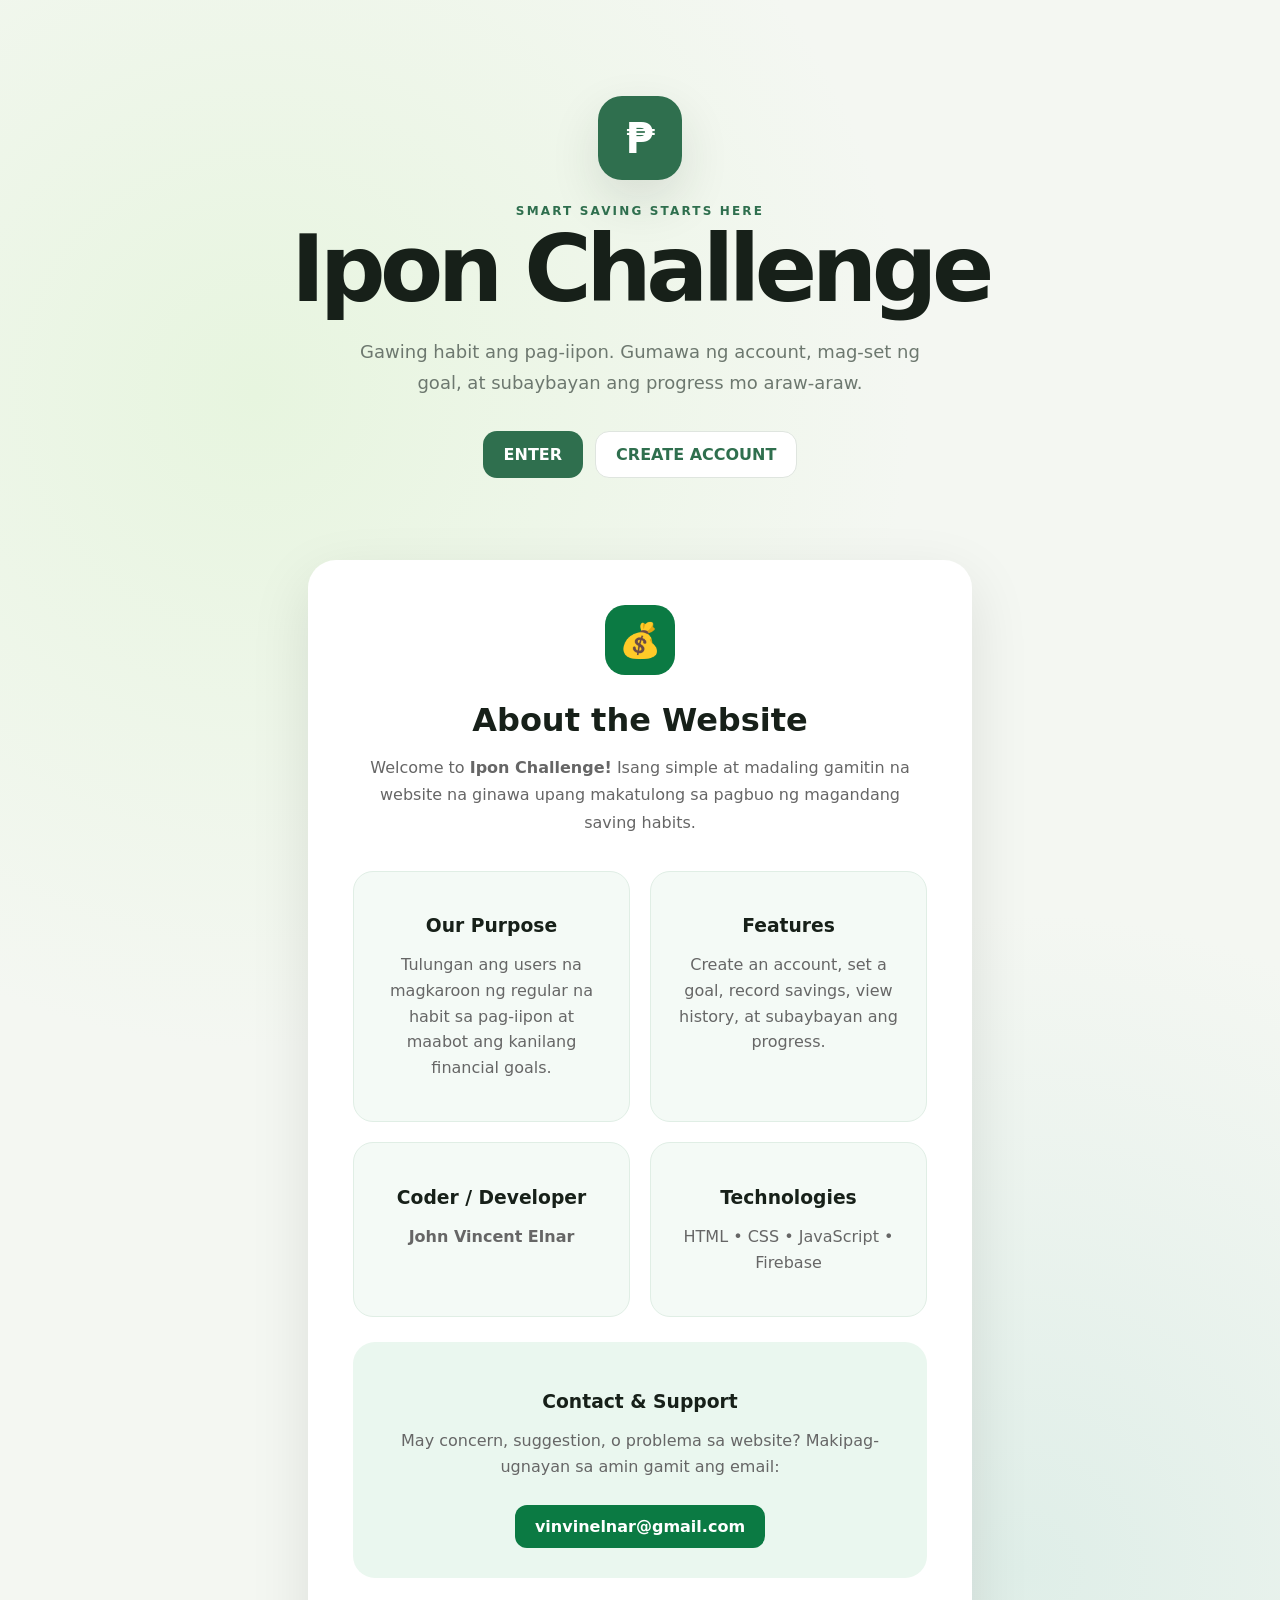
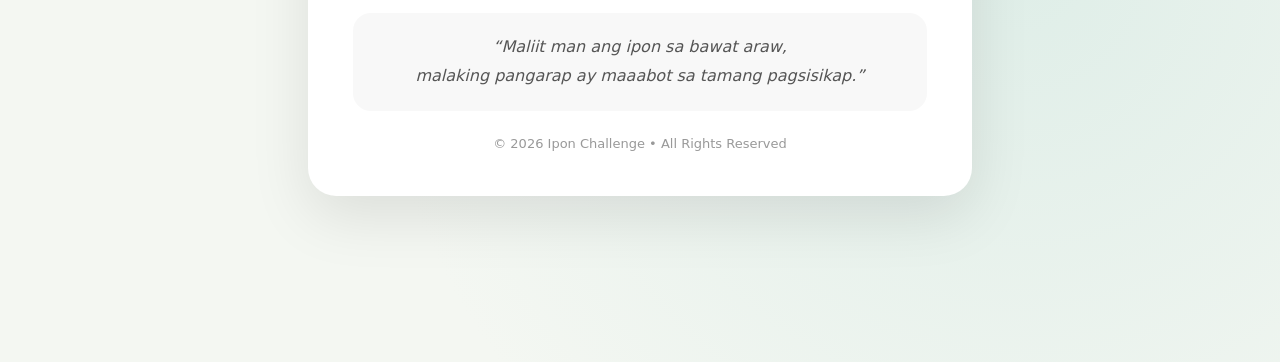
==== index.html @ 37d12704 "Add files via upload" ====
<!DOCTYPE html>
<html lang="tl">
<head>
  <meta charset="UTF-8" />
  <meta name="viewport" content="width=device-width, initial-scale=1.0" />
  <title>Ipon Challenge</title>
  <link rel="stylesheet" href="style.css" />
</head>
<body class="landing">
  <main class="hero">
    <div class="brand-badge">₱</div>
    <p class="eyebrow">SMART SAVING STARTS HERE</p>
    <h1>Ipon Challenge</h1>
    <p class="hero-text">
      Gawing habit ang pag-iipon. Gumawa ng account, mag-set ng goal,
      at subaybayan ang progress mo araw-araw.
    </p>
    <div class="hero-actions">
      <a class="btn primary" href="login.html">ENTER</a>
      <a class="btn secondary" href="signup.html">CREATE ACCOUNT</a>
      <section class="about-section">
    <div class="about-card">

        <div class="about-icon">💰</div>

        <h2>About the Website</h2>

        <p class="about-intro">
            Welcome to <strong>Ipon Challenge!</strong>  
            Isang simple at madaling gamitin na website na ginawa
            upang makatulong sa pagbuo ng magandang saving habits.
        </p>

        <div class="about-grid">

            <div class="about-box">
                <div class="box-icon"></div>
                <h3>Our Purpose</h3>
                <p>
                    Tulungan ang users na magkaroon ng regular na
                    habit sa pag-iipon at maabot ang kanilang financial goals.
                </p>
            </div>

            <div class="about-box">
                <div class="box-icon"></div>
                <h3>Features</h3>
                <p>
                    Create an account, set a goal, record savings,
                    view history, at subaybayan ang progress.
                </p>
            </div>

            <div class="about-box">
                <div class="box-icon"></div>
                <h3>Coder / Developer</h3>
                <p>
                    <strong>John Vincent Elnar</strong>
                </p>
            </div>

            <div class="about-box">
                <div class="box-icon"></div>
                <h3>Technologies</h3>
                <p>
                    HTML • CSS • JavaScript • Firebase
                </p>
            </div>

        </div>

        <div class="contact-box">
            <div class="box-icon"></div>

            <h3>Contact & Support</h3>

            <p>
                May concern, suggestion, o problema sa website?
                Makipag-ugnayan sa amin gamit ang email:
            </p>

            <a href="mailto:vinvinelnar@gmail.com" class="email-link">
                vinvinelnar@gmail.com
            </a>
        </div>

        <div class="about-quote">
            “Maliit man ang ipon sa bawat araw,<br>
            malaking pangarap ay maaabot sa tamang pagsisikap.”
        </div>

        <div class="copyright">
            © 2026 Ipon Challenge • All Rights Reserved
        </div>

    </div>
</section>
    </div>
  </main>


</body>
</html>
---- style.css ----
* {
  box-sizing: border-box;
}

:root {
  --bg: #f4f7f2;
  --card: #ffffff;
  --text: #172019;
  --muted: #6d786f;
  --green: #2f6f4e;
  --green-dark: #24583e;
  --green-soft: #dcebdd;
  --border: #dfe5df;
  --danger: #a34343;
  --shadow: 0 20px 50px rgba(31, 50, 37, 0.12);
}

html {
  scroll-behavior: smooth;
}

body {
  margin: 0;
  min-height: 100vh;
  font-family: Inter, ui-sans-serif, system-ui, -apple-system, BlinkMacSystemFont, "Segoe UI", sans-serif;
  background: var(--bg);
  color: var(--text);
}

a {
  color: inherit;
}

.landing {
  display: grid;
  place-items: center;
  padding: 24px;
  background:
    radial-gradient(circle at 20% 20%, #e7f5df 0, transparent 35%),
    radial-gradient(circle at 80% 80%, #dfeee8 0, transparent 35%),
    var(--bg);
}

.hero {
  width: min(760px, 100%);
  text-align: center;
  padding: 72px 28px;
}

.brand-badge {
  width: 84px;
  height: 84px;
  margin: 0 auto 24px;
  border-radius: 24px;
  display: grid;
  place-items: center;
  background: var(--green);
  color: #fff;
  font-weight: 900;
  font-size: 42px;
  box-shadow: var(--shadow);
}

.brand-badge.small {
  width: 58px;
  height: 58px;
  border-radius: 18px;
  margin-bottom: 18px;
  font-size: 28px;
}

.eyebrow {
  margin: 0 0 8px;
  font-size: 12px;
  letter-spacing: .18em;
  font-weight: 800;
  color: var(--green);
}

.hero h1 {
  margin: 0;
  font-size: clamp(48px, 10vw, 92px);
  letter-spacing: -0.06em;
  line-height: .95;
}

.hero-text {
  max-width: 580px;
  margin: 24px auto 32px;
  font-size: 18px;
  line-height: 1.7;
  color: var(--muted);
}

.hero-actions {
  display: flex;
  gap: 12px;
  justify-content: center;
  flex-wrap: wrap;
}

.btn {
  appearance: none;
  border: 1px solid transparent;
  border-radius: 14px;
  padding: 13px 20px;
  font: inherit;
  font-weight: 800;
  text-decoration: none;
  cursor: pointer;
  transition: .2s ease;
}

.btn:hover {
  transform: translateY(-1px);
}

.btn.primary {
  background: var(--green);
  color: #fff;
}

.btn.primary:hover {
  background: var(--green-dark);
}

.btn.secondary {
  background: #fff;
  color: var(--green);
  border-color: var(--border);
}

.btn.danger {
  background: #fff;
  color: var(--danger);
  border-color: #e8cece;
}

.btn.full {
  width: 100%;
}

.small-btn {
  padding: 9px 13px;
  font-size: 12px;
}

.auth-page {
  display: grid;
  place-items: center;
  padding: 28px 16px;
}

.auth-card {
  position: relative;
  width: min(460px, 100%);
  background: var(--card);
  border: 1px solid var(--border);
  border-radius: 26px;
  padding: 42px;
  box-shadow: var(--shadow);
}

.auth-card h1,
.panel h2,
.welcome-row h1 {
  margin: 0 0 8px;
}

.back-link {
  position: absolute;
  top: 18px;
  left: 20px;
  text-decoration: none;
  color: var(--muted);
  font-size: 14px;
}

.muted {
  color: var(--muted);
}

.form-stack {
  display: grid;
  gap: 16px;
  margin-top: 28px;
}

.form-stack.compact {
  margin-top: 20px;
}

label {
  display: grid;
  gap: 8px;
  font-size: 14px;
  font-weight: 700;
}

input {
  width: 100%;
  border: 1px solid var(--border);
  border-radius: 13px;
  padding: 13px 14px;
  font: inherit;
  outline: none;
  background: #fbfcfb;
}

input:focus {
  border-color: var(--green);
  box-shadow: 0 0 0 3px rgba(47, 111, 78, .12);
}

.form-message {
  min-height: 20px;
  margin: 0;
  font-size: 13px;
}

.form-message.error {
  color: #aa3535;
}

.form-message.success {
  color: var(--green);
}

.auth-switch {
  margin: 24px 0 0;
  text-align: center;
  color: var(--muted);
  font-size: 14px;
}

.auth-switch a {
  color: var(--green);
  font-weight: 800;
}

.topbar {
  position: sticky;
  top: 0;
  z-index: 10;
  display: flex;
  justify-content: space-between;
  align-items: center;
  gap: 16px;
  padding: 16px max(20px, calc((100vw - 1100px) / 2));
  background: rgba(244, 247, 242, .88);
  backdrop-filter: blur(16px);
  border-bottom: 1px solid rgba(223, 229, 223, .8);
}

.logo {
  text-decoration: none;
  font-weight: 900;
}

.logo span {
  display: inline-grid;
  place-items: center;
  width: 32px;
  height: 32px;
  margin-right: 7px;
  border-radius: 10px;
  background: var(--green);
  color: white;
}

.topbar-actions {
  display: flex;
  align-items: center;
  gap: 12px;
}

.user-email {
  max-width: 240px;
  overflow: hidden;
  text-overflow: ellipsis;
  white-space: nowrap;
  color: var(--muted);
  font-size: 13px;
}

.dashboard {
  width: min(1100px, calc(100% - 32px));
  margin: 40px auto 70px;
}

.welcome-row {
  display: flex;
  justify-content: space-between;
  align-items: end;
  margin-bottom: 28px;
}

.welcome-row h1 {
  font-size: clamp(32px, 5vw, 48px);
  letter-spacing: -.04em;
}

.stats-grid {
  display: grid;
  grid-template-columns: repeat(3, 1fr);
  gap: 16px;
  margin-bottom: 16px;
}

.stat-card,
.panel {
  background: var(--card);
  border: 1px solid var(--border);
  border-radius: 22px;
  padding: 24px;
}

.stat-card.featured {
  background: var(--green);
  color: #fff;
  border-color: var(--green);
}

.stat-card p {
  margin: 0 0 12px;
  font-size: 13px;
  font-weight: 700;
  opacity: .75;
}

.stat-card h2 {
  margin: 0 0 6px;
  font-size: 30px;
}

.stat-card span {
  font-size: 13px;
  opacity: .7;
}

.panel {
  margin-bottom: 16px;
}

.panel-heading {
  display: flex;
  justify-content: space-between;
  align-items: center;
}

.progress-track {
  height: 14px;
  margin: 24px 0 10px;
  overflow: hidden;
  background: #edf1ed;
  border-radius: 999px;
}

.progress-bar {
  width: 0;
  height: 100%;
  background: var(--green);
  border-radius: inherit;
  transition: width .35s ease;
}

.two-col {
  display: grid;
  grid-template-columns: 1fr 1fr;
  gap: 16px;
}

.two-col .panel {
  margin-bottom: 0;
}

.history-list {
  display: grid;
  gap: 10px;
  margin-top: 20px;
}

.history-item {
  display: flex;
  align-items: center;
  justify-content: space-between;
  gap: 16px;
  padding: 14px 0;
  border-bottom: 1px solid var(--border);
}

.history-item:last-child {
  border-bottom: 0;
}

.history-item div {
  display: grid;
  gap: 4px;
}

.history-item span {
  font-size: 12px;
  color: var(--muted);
}

.history-item b {
  color: var(--green);
}

@media (max-width: 760px) {
  .stats-grid,
  .two-col {
    grid-template-columns: 1fr;
  }

  .auth-card {
    padding: 38px 22px 28px;
  }

  .topbar {
    align-items: flex-start;
  }

  .user-email {
    display: none;
  }

  .hero h1 {
    font-size: 56px;
  }
}


.admin-table-wrap {
  overflow-x: auto;
  margin-top: 18px;
}

.admin-table {
  width: 100%;
  border-collapse: collapse;
  min-width: 850px;
}

.admin-table th,
.admin-table td {
  padding: 14px 12px;
  border-bottom: 1px solid rgba(0,0,0,.08);
  text-align: left;
  font-size: 14px;
}

.admin-table th {
  font-weight: 800;
  white-space: nowrap;
}

.admin-table td {
  vertical-align: top;
}

/* =========================
   ABOUT WEBSITE
========================= */

.about-section {
    width: 100%;
    padding: 70px 20px;
    display: flex;
    justify-content: center;
}

.about-card {
    width: 100%;
    max-width: 900px;
    background: white;
    border-radius: 28px;
    padding: 45px;
    box-shadow: 0 20px 60px rgba(0, 0, 0, 0.10);
    text-align: center;
}

.about-icon {
    width: 70px;
    height: 70px;
    margin: 0 auto 18px;
    border-radius: 20px;
    background: #0b7a43;
    display: flex;
    align-items: center;
    justify-content: center;
    font-size: 34px;
}

.about-card h2 {
    margin-bottom: 15px;
    font-size: 32px;
}

.about-intro {
    max-width: 700px;
    margin: 0 auto 35px;
    line-height: 1.7;
    color: #666;
}

.about-grid {
    display: grid;
    grid-template-columns: repeat(2, 1fr);
    gap: 20px;
    margin-bottom: 25px;
}

.about-box {
    padding: 25px;
    border-radius: 20px;
    background: #f4faf6;
    border: 1px solid #e0eee5;
    transition: 0.3s ease;
}

.about-box:hover {
    transform: translateY(-5px);
    box-shadow: 0 10px 25px rgba(0, 0, 0, 0.08);
}

.box-icon {
    font-size: 30px;
    margin-bottom: 10px;
}

.about-box h3,
.contact-box h3 {
    margin-bottom: 10px;
}

.about-box p,
.contact-box p {
    color: #666;
    line-height: 1.6;
}

.contact-box {
    padding: 30px;
    margin-top: 10px;
    border-radius: 22px;
    background: #eaf7ef;
}

.email-link {
    display: inline-block;
    margin-top: 10px;
    padding: 12px 20px;
    border-radius: 12px;
    background: #0b7a43;
    color: white;
    text-decoration: none;
    font-weight: bold;
    transition: 0.3s ease;
}

.email-link:hover {
    transform: translateY(-2px);
    opacity: 0.9;
}

.about-quote {
    margin-top: 35px;
    padding: 20px;
    border-radius: 18px;
    background: #f8f8f8;
    font-style: italic;
    color: #555;
    line-height: 1.8;
}

.copyright {
    margin-top: 25px;
    font-size: 13px;
    color: #999;
}

/* Mobile */
@media (max-width: 650px) {

    .about-card {
        padding: 30px 20px;
    }

    .about-card h2 {
        font-size: 27px;
    }

    .about-grid {
        grid-template-columns: 1fr;
    }

    .about-section {
        padding: 45px 15px;
    }
}
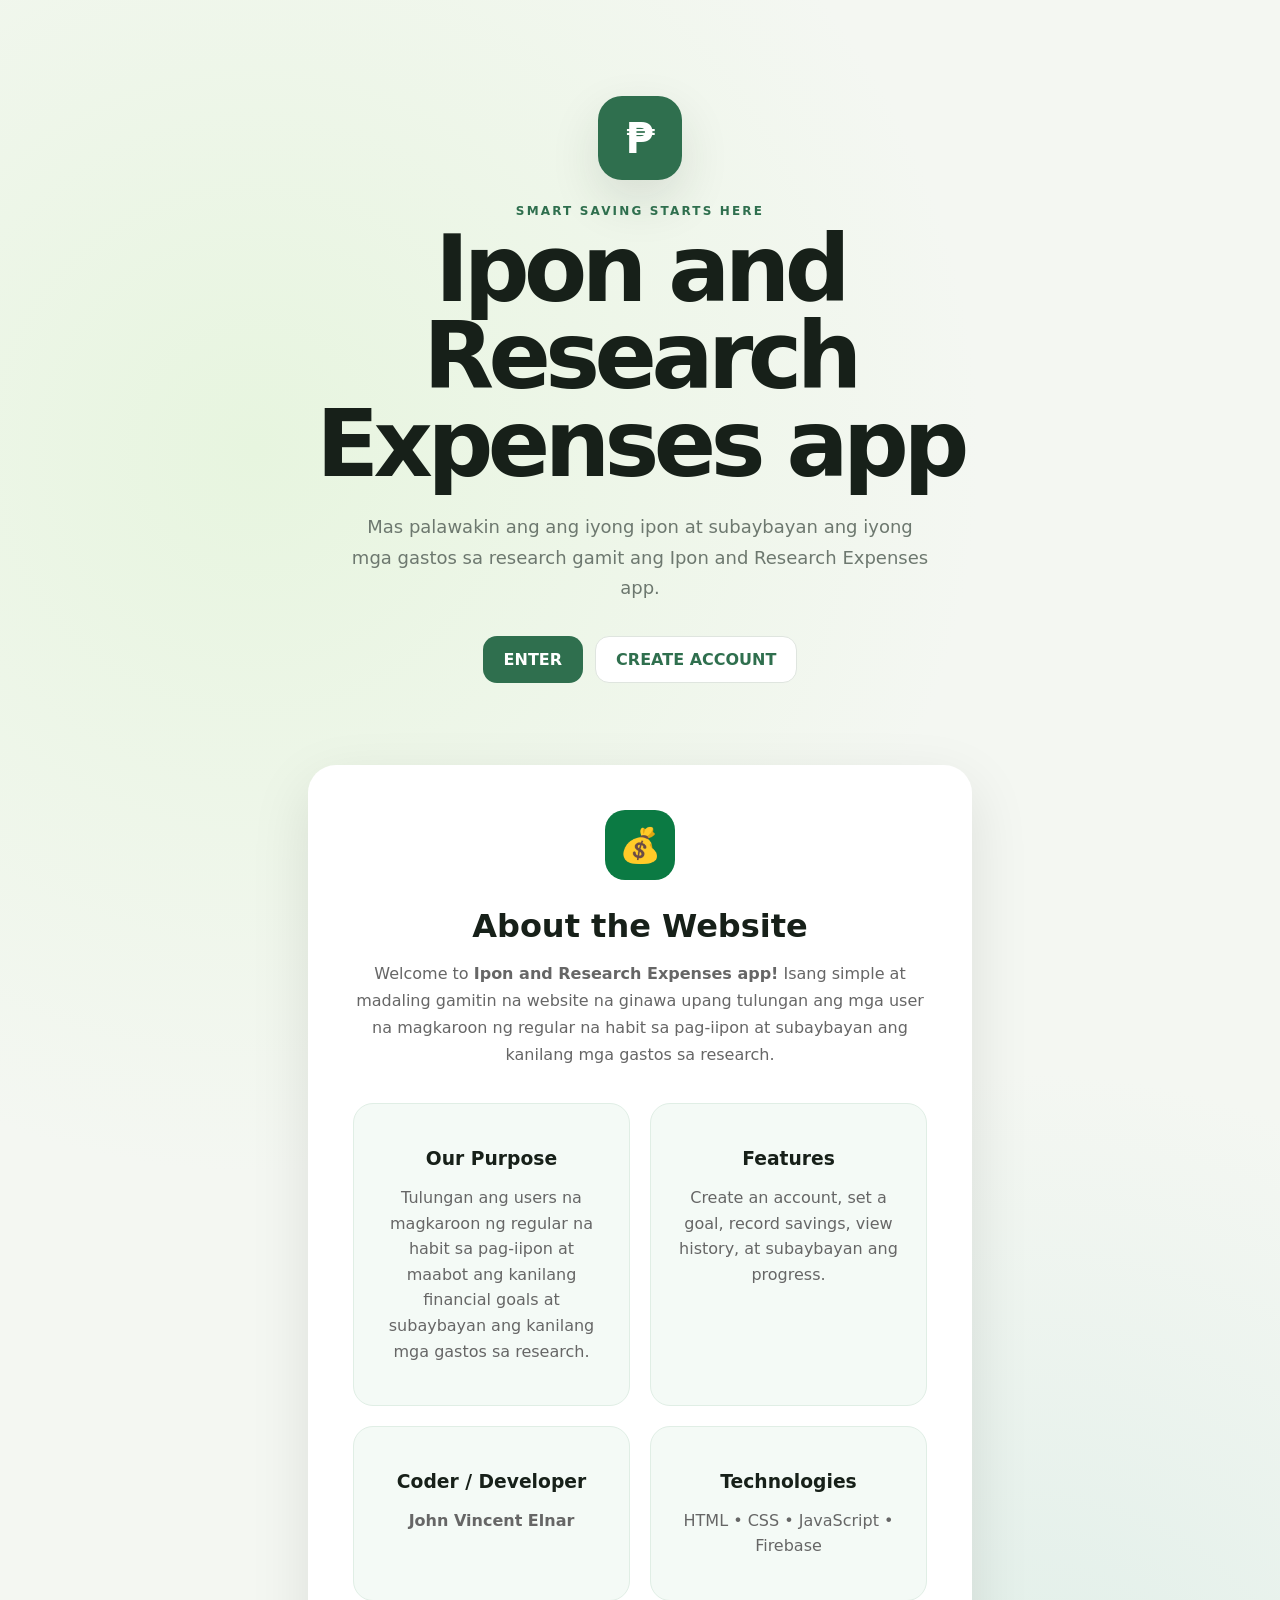
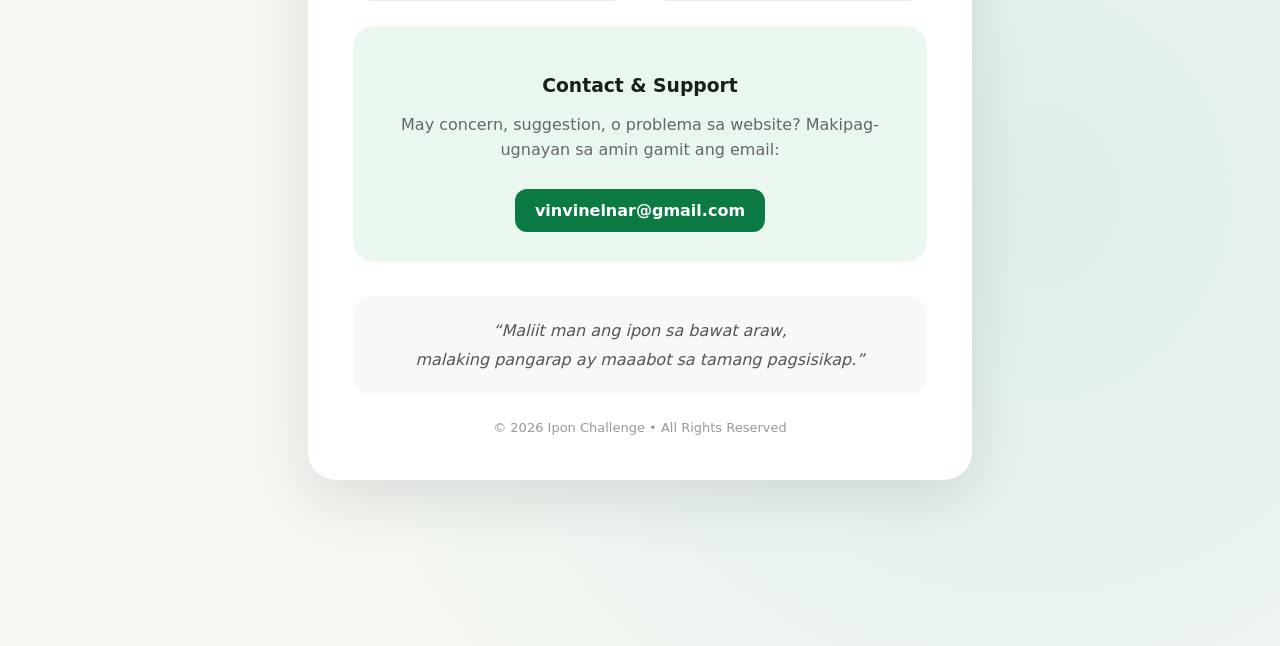
==== commit cacde3f2: "Add files via upload" ====
--- a/index.html
+++ b/index.html
@@ -3,17 +3,16 @@
 <head>
   <meta charset="UTF-8" />
   <meta name="viewport" content="width=device-width, initial-scale=1.0" />
-  <title>Ipon Challenge</title>
+  <title>Ipon and Research Expenses app</title>
   <link rel="stylesheet" href="style.css" />
 </head>
 <body class="landing">
   <main class="hero">
     <div class="brand-badge">₱</div>
     <p class="eyebrow">SMART SAVING STARTS HERE</p>
-    <h1>Ipon Challenge</h1>
+    <h1>Ipon and Research Expenses app</h1>
     <p class="hero-text">
-      Gawing habit ang pag-iipon. Gumawa ng account, mag-set ng goal,
-      at subaybayan ang progress mo araw-araw.
+      Mas palawakin ang ang iyong ipon at subaybayan ang iyong mga gastos sa research gamit ang Ipon and Research Expenses app.
     </p>
     <div class="hero-actions">
       <a class="btn primary" href="login.html">ENTER</a>
@@ -26,9 +25,8 @@
         <h2>About the Website</h2>
 
         <p class="about-intro">
-            Welcome to <strong>Ipon Challenge!</strong>  
-            Isang simple at madaling gamitin na website na ginawa
-            upang makatulong sa pagbuo ng magandang saving habits.
+            Welcome to <strong>Ipon and Research Expenses app!</strong>  
+            Isang simple at madaling gamitin na website na ginawa upang tulungan ang mga user na magkaroon ng regular na habit sa pag-iipon at subaybayan ang kanilang mga gastos sa research.
         </p>
 
         <div class="about-grid">
@@ -38,7 +36,7 @@
                 <h3>Our Purpose</h3>
                 <p>
                     Tulungan ang users na magkaroon ng regular na
-                    habit sa pag-iipon at maabot ang kanilang financial goals.
+                    habit sa pag-iipon at maabot ang kanilang financial goals at subaybayan ang kanilang mga gastos sa research.
                 </p>
             </div>
 
--- a/style.css
+++ b/style.css
@@ -598,4 +598,144 @@
     .about-section {
         padding: 45px 15px;
     }
+}
+
+/* =========================
+   ACCOUNT TYPE
+========================= */
+.account-type-box{display:grid;gap:10px;padding:16px;border:1px solid var(--border);border-radius:18px;background:#fbfcfb}
+.field-title{margin:0;font-size:12px;letter-spacing:.14em;font-weight:900;color:var(--green)}
+.account-choice-grid{display:grid;grid-template-columns:1fr 1fr;gap:10px}
+.account-choice{display:flex;grid-template-columns:none;align-items:flex-start;gap:10px;padding:14px;border:1px solid var(--border);border-radius:14px;background:#fff;cursor:pointer}
+.account-choice input{width:auto;margin-top:3px;accent-color:var(--green)}
+.account-choice span{display:grid;gap:5px}
+.account-choice small{font-weight:500;color:var(--muted);line-height:1.4}
+
+/* =========================
+   RESEARCH
+========================= */
+.research-page{max-width:1200px}
+.research-hero{background:linear-gradient(135deg,#ffffff,#f0f8f2)}
+.research-badge{display:inline-block;padding:7px 11px;border-radius:999px;background:var(--green-soft);color:var(--green-dark);font-size:11px;font-weight:900;letter-spacing:.1em;margin-bottom:12px}
+.project-form,.expense-form{display:grid;grid-template-columns:repeat(2,1fr);gap:16px;margin-top:20px}
+.project-form label,.expense-form label{min-width:0}
+.project-form .btn{align-self:end}
+.members-list{display:grid;gap:10px;margin:18px 0}
+.member-row{display:flex;gap:10px}
+.member-row input{flex:1}
+.research-stats-grid{display:grid;grid-template-columns:repeat(4,1fr);gap:16px;margin-bottom:16px}
+.research-stats-grid .stat-card{min-width:0}
+.research-mini-stats{display:grid;grid-template-columns:repeat(3,1fr);gap:12px;margin-top:20px}
+.research-mini-stats>div,.summary-box{padding:16px;border:1px solid var(--border);border-radius:16px;background:#fff;display:grid;gap:5px}
+.research-mini-stats span,.summary-box span{font-size:12px;color:var(--muted);font-weight:700}
+.research-mini-stats b,.summary-box b{font-size:20px}
+.expense-form .check-field{display:flex;align-items:center;gap:10px;padding:12px;border:1px solid var(--border);border-radius:13px;background:#fbfcfb}
+.expense-form .check-field input{width:auto}
+.expense-form .check-field span{display:grid;gap:3px}
+.expense-form .check-field small{color:var(--muted);font-weight:500}
+.expense-form>label:last-of-type{grid-column:1 / -1}
+.table-wrap{overflow-x:auto;margin-top:20px}
+.research-table{width:100%;border-collapse:collapse;min-width:1100px}
+.research-table th,.research-table td{padding:12px 10px;border-bottom:1px solid var(--border);text-align:left;font-size:13px;vertical-align:middle}
+.research-table th{font-weight:900;white-space:nowrap}
+.action-cell{display:flex;gap:7px;flex-wrap:wrap}
+.status{display:inline-block;padding:6px 9px;border-radius:999px;font-size:10px;font-weight:900;white-space:nowrap}
+.status.purchased{background:#dff2e4;color:#247143}
+.status.pending{background:#fff0d8;color:#8a5b11}
+.expense-thumb{width:58px;height:58px;object-fit:cover;border-radius:10px;border:1px solid var(--border)}
+.filter-actions{display:flex;gap:8px;align-items:center;flex-wrap:wrap}
+.search-input,.filter-actions select,.expense-form select{width:auto;min-width:170px;border:1px solid var(--border);border-radius:13px;padding:10px 12px;font:inherit;background:#fff}
+.summary-grid{display:grid;grid-template-columns:repeat(3,1fr);gap:12px;margin-top:18px}
+.delete-btn{border:1px solid #e8cece;background:#fff;color:var(--danger);border-radius:10px;padding:7px 10px;font-weight:800;cursor:pointer}
+
+@media (max-width:900px){
+ .research-stats-grid{grid-template-columns:repeat(2,1fr)}
+ .project-form,.expense-form{grid-template-columns:1fr}
+ .expense-form>label:last-of-type{grid-column:auto}
+ .research-mini-stats,.summary-grid{grid-template-columns:1fr}
+}
+@media (max-width:650px){
+ .account-choice-grid{grid-template-columns:1fr}
+ .research-stats-grid{grid-template-columns:1fr}
+ .filter-actions{align-items:stretch;display:grid;grid-template-columns:1fr}
+ .search-input,.filter-actions select{width:100%}
+}
+@media print{
+ .topbar,.btn,.filter-actions,.expense-form,.members-list,#saveMembersBtn,.research-hero,.dashboard>section:not(.panel):not(.research-stats-grid){display:none!important}
+ body{background:#fff}
+ .dashboard{width:100%;margin:0}
+ .panel{box-shadow:none;border:1px solid #ddd}
+ .research-table{min-width:0}
+}
+
+
+.field-help {
+  color: var(--muted);
+  font-size: 12px;
+  font-weight: 500;
+}
+
+select {
+  width: 100%;
+  border: 1px solid var(--border);
+  border-radius: 13px;
+  padding: 13px 14px;
+  font: inherit;
+  outline: none;
+  background: #fbfcfb;
+}
+
+select:focus {
+  border-color: var(--green);
+  box-shadow: 0 0 0 3px rgba(47, 111, 78, .12);
+}
+
+.history-member {
+  display: block;
+  margin-top: 5px;
+  color: var(--green);
+  font-size: 12px;
+  font-weight: 700;
+}
+.forgot-password-row {
+  display: flex;
+  justify-content: flex-end;
+  margin-top: -6px;
+  margin-bottom: 8px;
+}
+
+.text-button {
+  border: none;
+  background: transparent;
+  color: var(--primary);
+  font-weight: 700;
+  cursor: pointer;
+  padding: 4px 0;
+}
+
+.text-button:hover {
+  text-decoration: underline;
+}
+/* Forgot Password Button */
+.text-link {
+  display: block;
+  width: fit-content;
+  margin: -4px 0 16px auto;
+  padding: 0;
+  border: none;
+  background: transparent;
+  color: #6c63ff;
+  font-size: 14px;
+  font-weight: 600;
+  cursor: pointer;
+  transition: 0.2s ease;
+}
+
+.text-link:hover {
+  color: #5148d8;
+  text-decoration: underline;
+}
+
+.text-link:active {
+  transform: scale(0.97);
 }
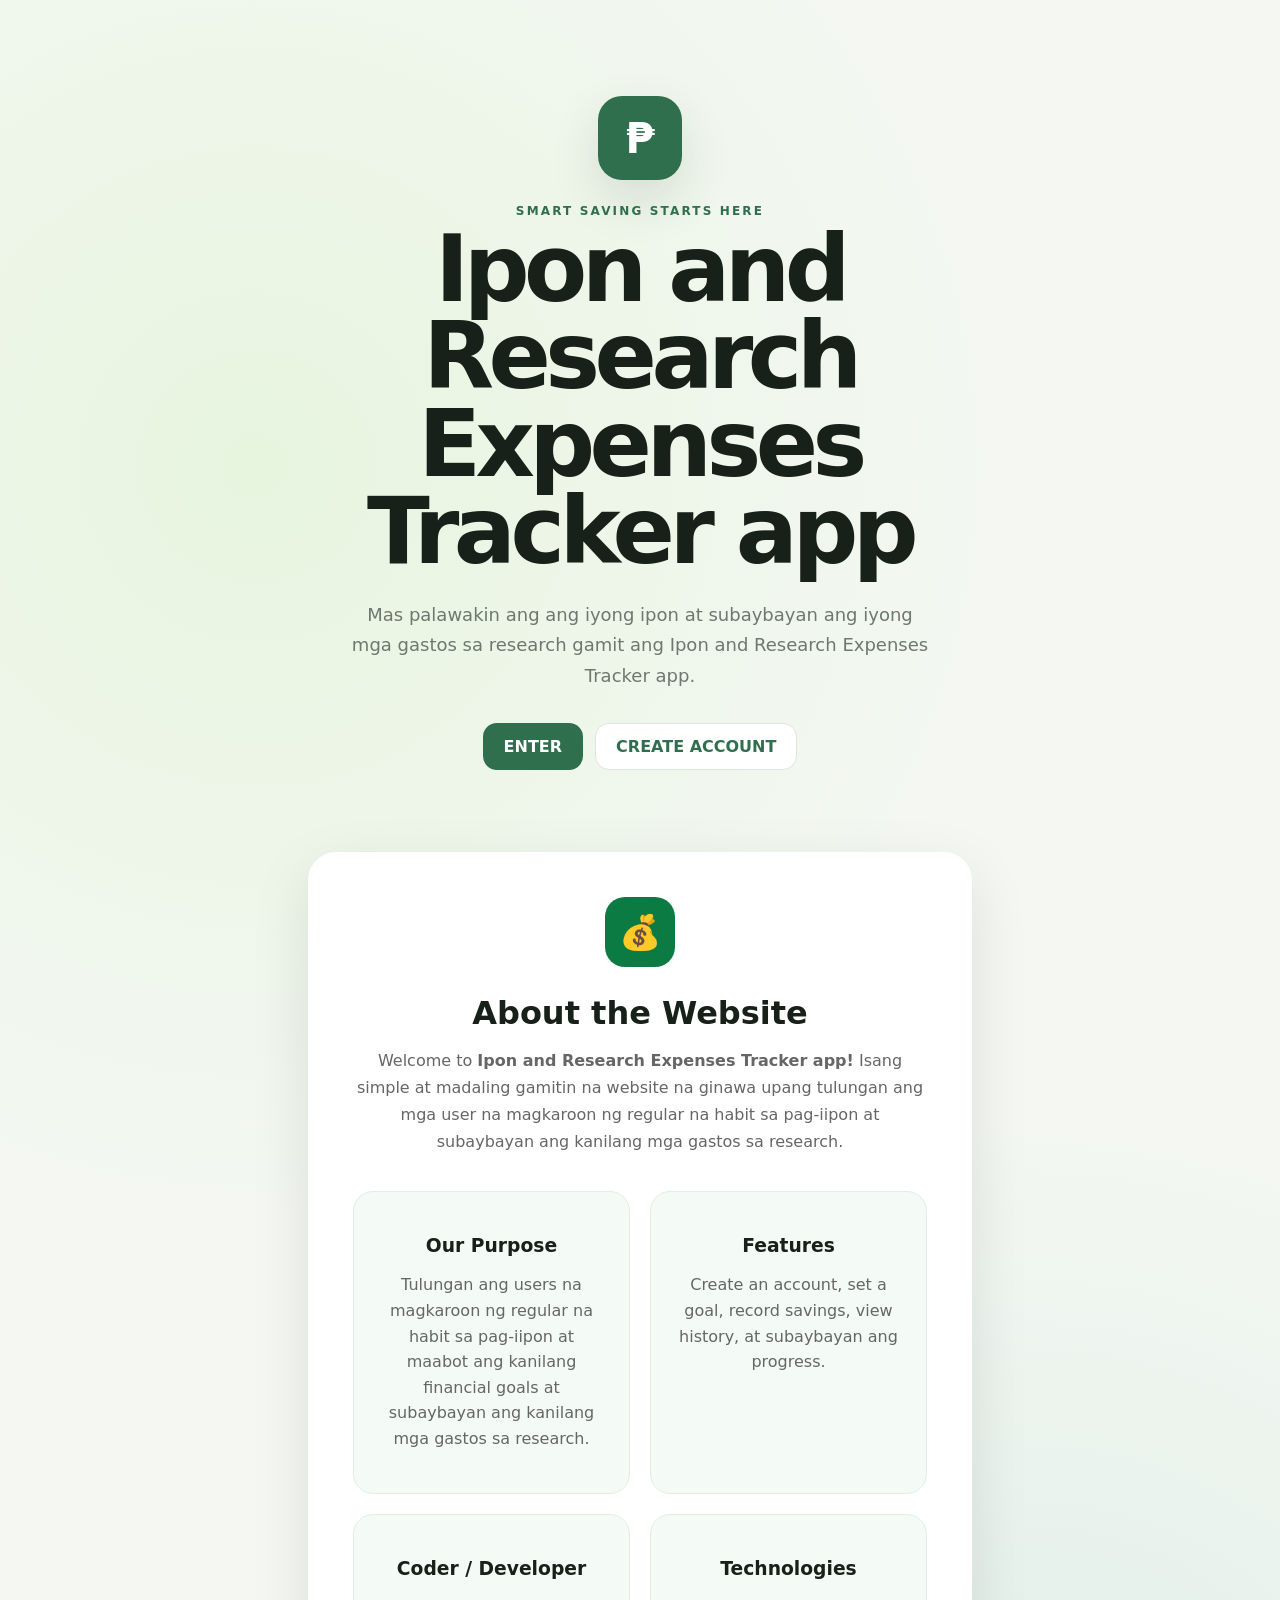
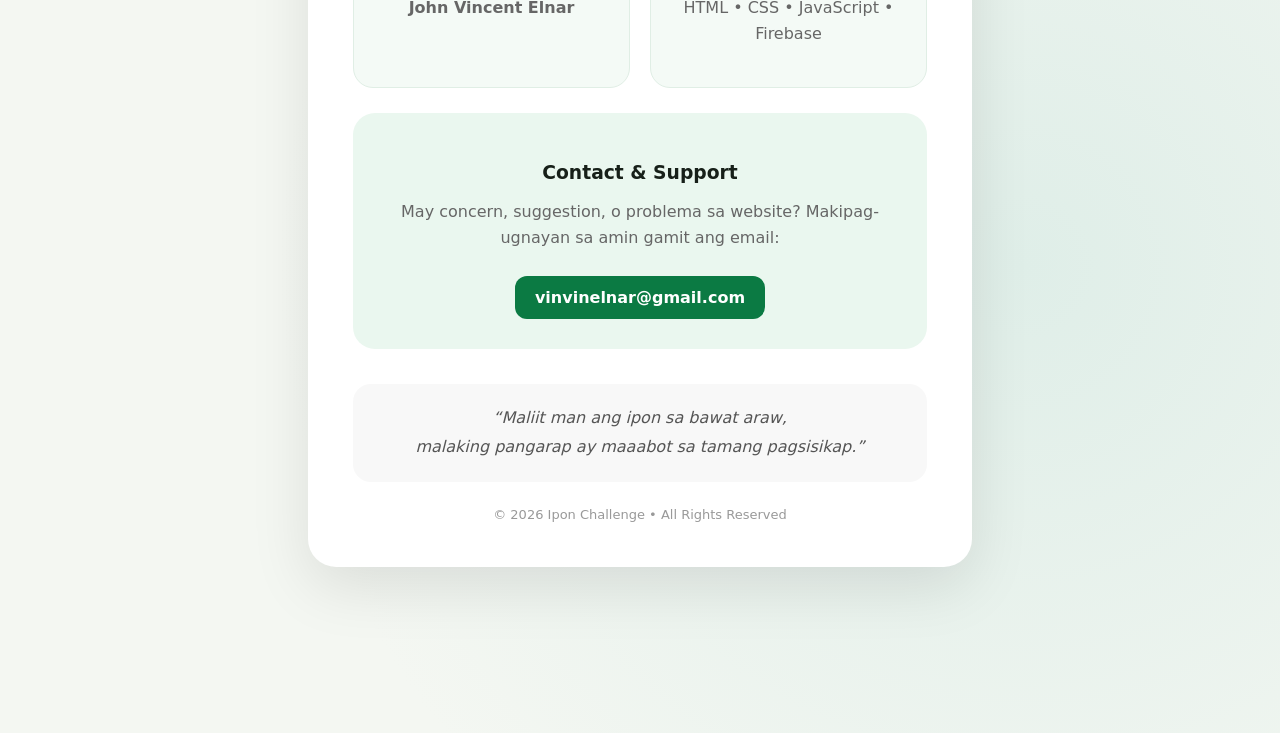
==== commit 863b49bf: "Update app title and description to include 'Tracker'" ====
--- a/index.html
+++ b/index.html
@@ -3,16 +3,16 @@
 <head>
   <meta charset="UTF-8" />
   <meta name="viewport" content="width=device-width, initial-scale=1.0" />
-  <title>Ipon and Research Expenses app</title>
+  <title>Ipon and Research Expenses Tracker app</title>
   <link rel="stylesheet" href="style.css" />
 </head>
 <body class="landing">
   <main class="hero">
     <div class="brand-badge">₱</div>
     <p class="eyebrow">SMART SAVING STARTS HERE</p>
-    <h1>Ipon and Research Expenses app</h1>
+    <h1>Ipon and Research Expenses Tracker app</h1>
     <p class="hero-text">
-      Mas palawakin ang ang iyong ipon at subaybayan ang iyong mga gastos sa research gamit ang Ipon and Research Expenses app.
+      Mas palawakin ang ang iyong ipon at subaybayan ang iyong mga gastos sa research gamit ang Ipon and Research Expenses Tracker app.
     </p>
     <div class="hero-actions">
       <a class="btn primary" href="login.html">ENTER</a>
@@ -25,7 +25,7 @@
         <h2>About the Website</h2>
 
         <p class="about-intro">
-            Welcome to <strong>Ipon and Research Expenses app!</strong>  
+            Welcome to <strong>Ipon and Research Expenses Tracker app!</strong>  
             Isang simple at madaling gamitin na website na ginawa upang tulungan ang mga user na magkaroon ng regular na habit sa pag-iipon at subaybayan ang kanilang mga gastos sa research.
         </p>
 
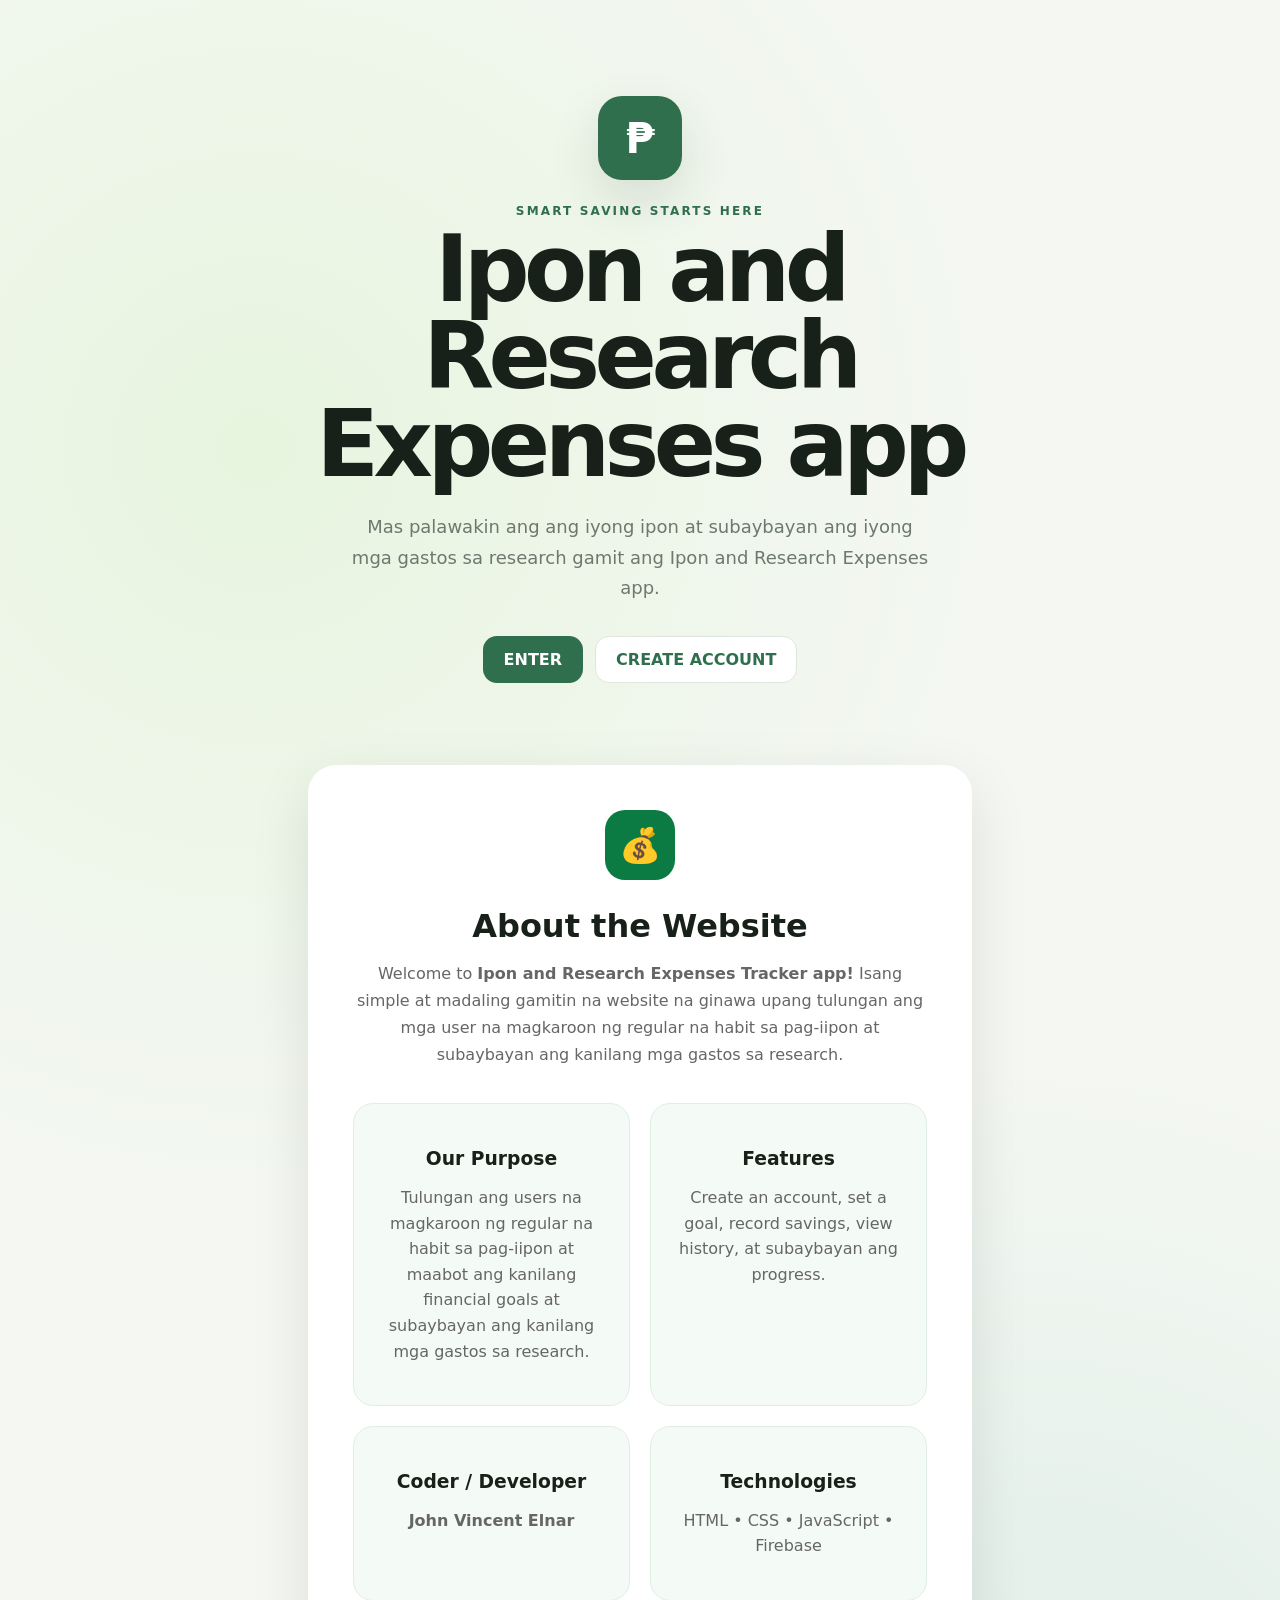
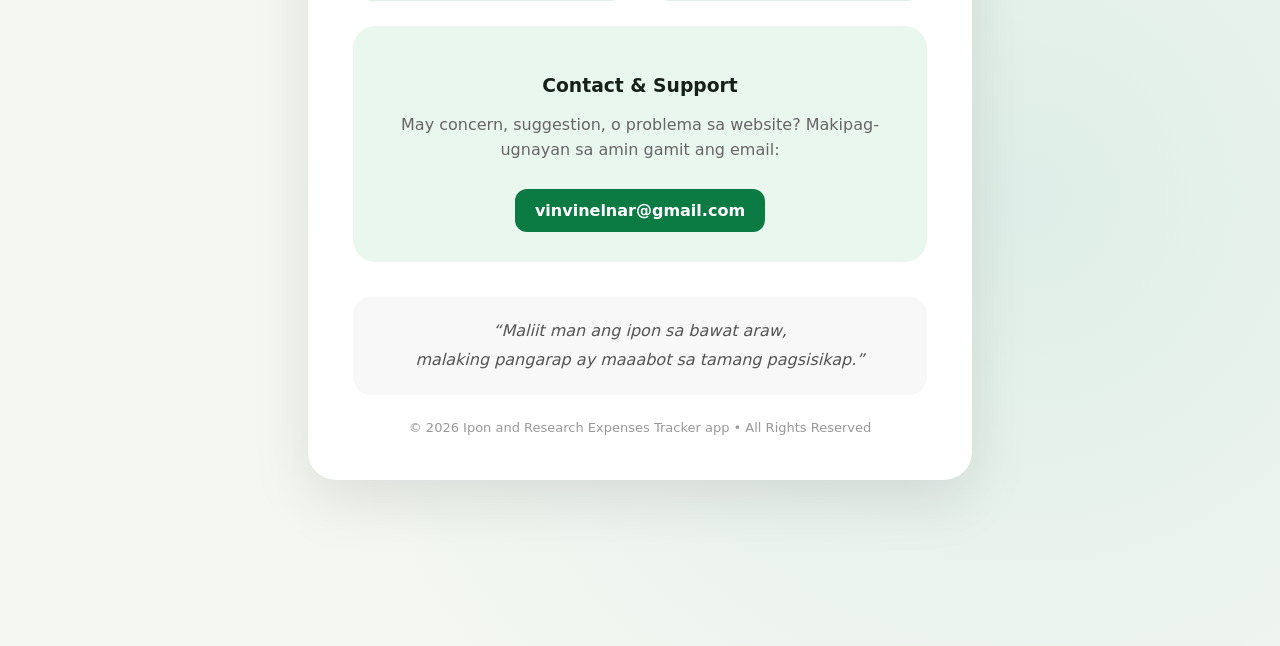
==== commit 667b630a: "Add files via upload" ====
--- a/index.html
+++ b/index.html
@@ -10,9 +10,9 @@
   <main class="hero">
     <div class="brand-badge">₱</div>
     <p class="eyebrow">SMART SAVING STARTS HERE</p>
-    <h1>Ipon and Research Expenses Tracker app</h1>
+    <h1>Ipon and Research Expenses app</h1>
     <p class="hero-text">
-      Mas palawakin ang ang iyong ipon at subaybayan ang iyong mga gastos sa research gamit ang Ipon and Research Expenses Tracker app.
+      Mas palawakin ang ang iyong ipon at subaybayan ang iyong mga gastos sa research gamit ang Ipon and Research Expenses app.
     </p>
     <div class="hero-actions">
       <a class="btn primary" href="login.html">ENTER</a>
@@ -88,7 +88,7 @@
         </div>
 
         <div class="copyright">
-            © 2026 Ipon Challenge • All Rights Reserved
+            © 2026 Ipon and Research Expenses Tracker app • All Rights Reserved
         </div>
 
     </div>
